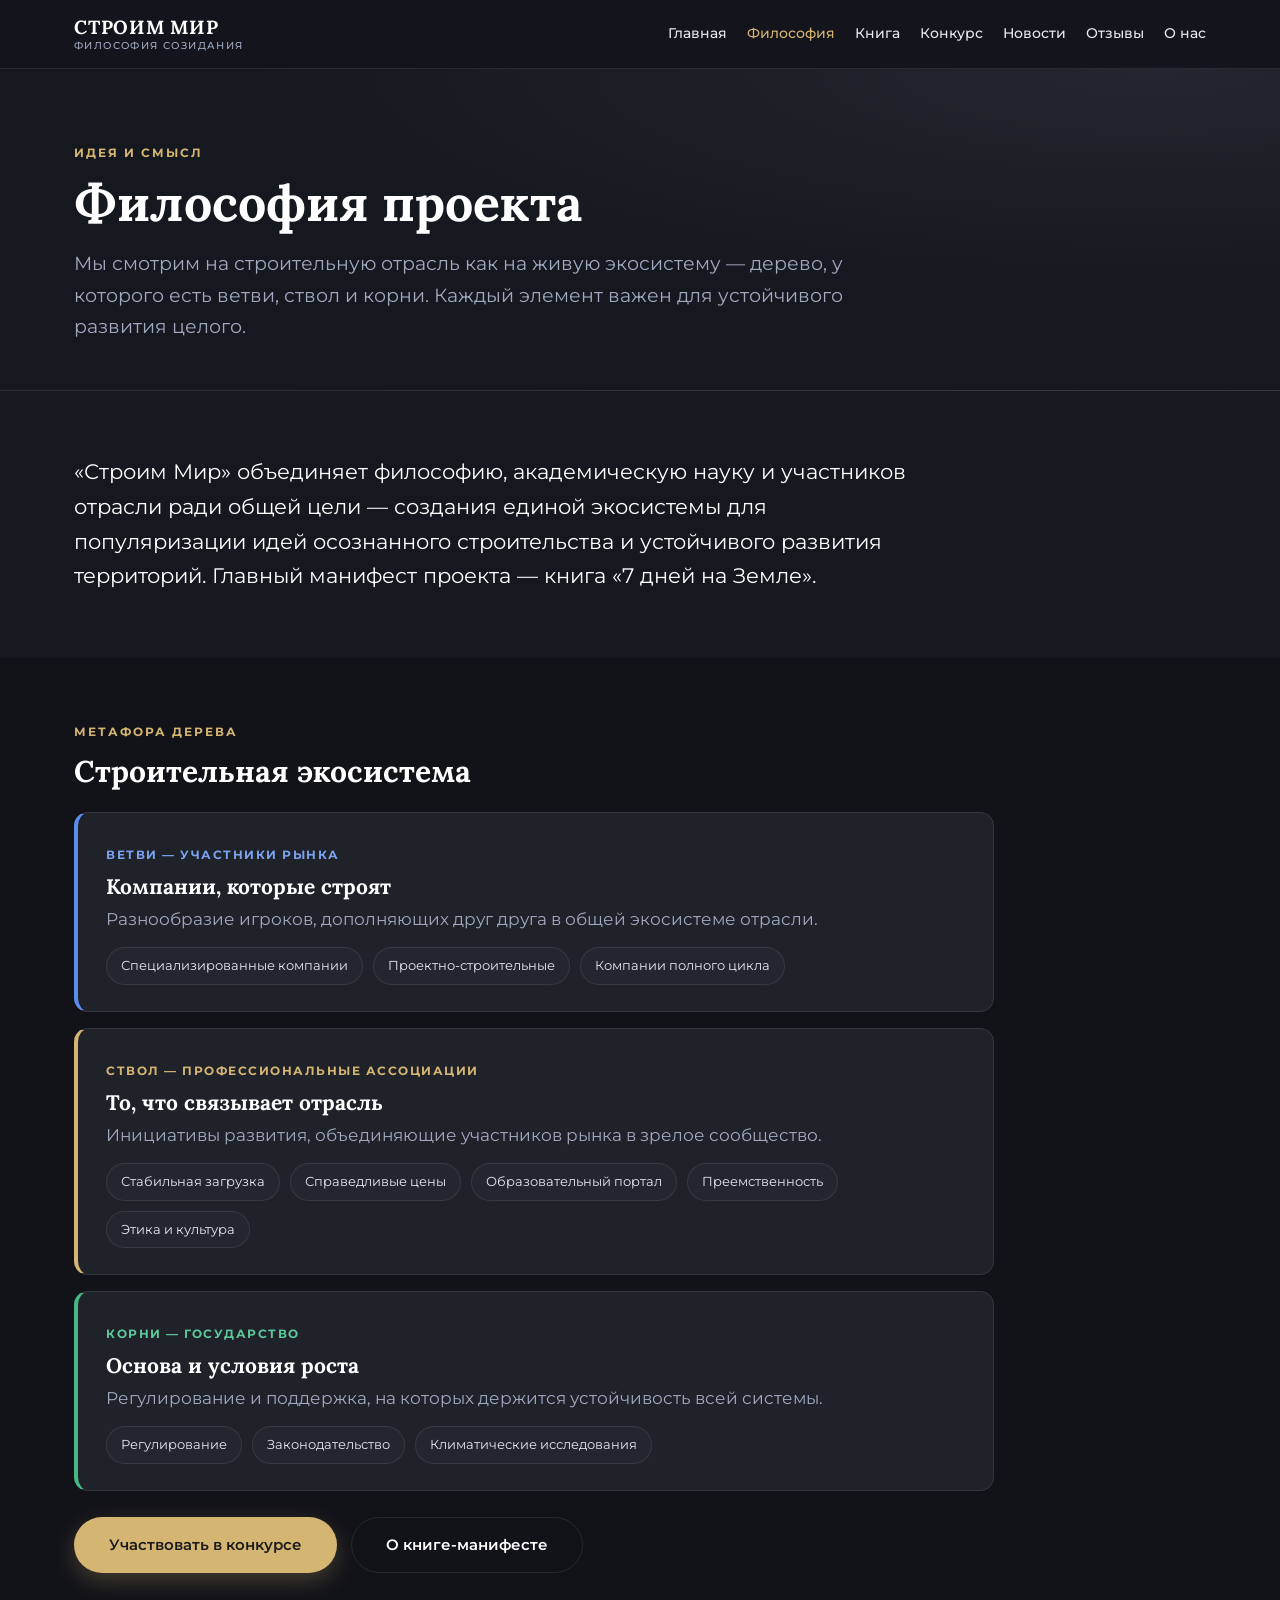
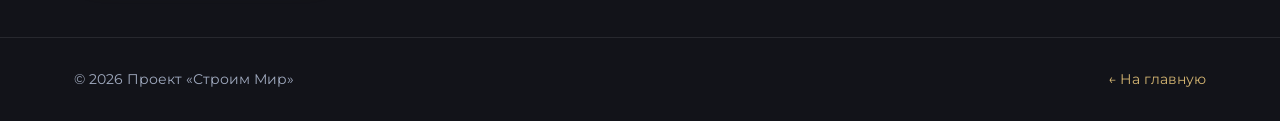
==== filosofiya.html @ d81f95bd "Отдельные страницы разделов (Философия/Книга/Конкурс/Новости/Отзывы/О нас) + связка с лендингом - pa" ====
<!DOCTYPE html>
<html lang="ru">
<head>
  <meta charset="utf-8">
  <meta name="viewport" content="width=device-width, initial-scale=1">
  <title>Философия проекта | Строим Мир</title>
  <meta name="description" content="Философия проекта «Строим Мир»: строительная отрасль как живая экосистема — ветви (компании), ствол (профессиональные ассоциации) и корни (государство).">
  <link rel="icon" href="data:image/svg+xml,%3Csvg xmlns='http://www.w3.org/2000/svg' viewBox='0 0 32 32'%3E%3Crect width='32' height='32' rx='7' fill='%231A1C23'/%3E%3Ccircle cx='16' cy='16' r='7' fill='none' stroke='%23D4B572' stroke-width='2'/%3E%3Ccircle cx='16' cy='16' r='2.5' fill='%23D4B572'/%3E%3C/svg%3E">
  <link rel="stylesheet" href="pages.css">
</head>
<body>
  <header class="ph-header"><div class="ph-wrap">
    <a class="ph-brand" href="index.html">СТРОИМ&nbsp;МИР<small>Философия созидания</small></a>
    <nav class="ph-nav"><a href="index.html">Главная</a><a href="filosofiya.html" class="active">Философия</a><a href="kniga.html">Книга</a><a href="konkurs.html">Конкурс</a><a href="novosti.html">Новости</a><a href="otzyvy.html">Отзывы</a><a href="o-nas.html">О нас</a></nav>
  </div></header>

  <section class="ph-hero"><div class="ph-wrap">
    <div class="pre-title">Идея и смысл</div>
    <h1>Философия проекта</h1>
    <p>Мы смотрим на строительную отрасль как на живую экосистему — дерево, у которого есть ветви, ствол и корни. Каждый элемент важен для устойчивого развития целого.</p>
  </div></section>

  <section class="ph-section"><div class="ph-wrap">
    <p class="lead">«Строим Мир» объединяет философию, академическую науку и участников отрасли ради общей цели — создания единой экосистемы для популяризации идей осознанного строительства и устойчивого развития территорий. Главный манифест проекта — книга «7 дней на Земле».</p>
  </div></section>

  <section class="ph-section alt"><div class="ph-wrap">
    <div class="pre-title">Метафора дерева</div>
    <h2 style="font-family:var(--serif);font-size:30px;color:#fff;margin-bottom:24px">Строительная экосистема</h2>
    <div class="tree">
      <div class="tree__row branches">
        <span class="tag">Ветви — участники рынка</span>
        <h3>Компании, которые строят</h3>
        <p>Разнообразие игроков, дополняющих друг друга в общей экосистеме отрасли.</p>
        <div class="chips"><span>Специализированные компании</span><span>Проектно-строительные</span><span>Компании полного цикла</span></div>
      </div>
      <div class="tree__row trunk">
        <span class="tag">Ствол — профессиональные ассоциации</span>
        <h3>То, что связывает отрасль</h3>
        <p>Инициативы развития, объединяющие участников рынка в зрелое сообщество.</p>
        <div class="chips"><span>Стабильная загрузка</span><span>Справедливые цены</span><span>Образовательный портал</span><span>Преемственность</span><span>Этика и культура</span></div>
      </div>
      <div class="tree__row roots">
        <span class="tag">Корни — государство</span>
        <h3>Основа и условия роста</h3>
        <p>Регулирование и поддержка, на которых держится устойчивость всей системы.</p>
        <div class="chips"><span>Регулирование</span><span>Законодательство</span><span>Климатические исследования</span></div>
      </div>
    </div>
    <div class="btn-row"><a class="btn btn--gold" href="konkurs.html">Участвовать в конкурсе</a><a class="btn btn--ghost" href="kniga.html">О книге-манифесте</a></div>
  </div></section>

  <footer class="ph-footer"><div class="ph-wrap"><div>© 2026 Проект «Строим Мир»</div><a href="index.html">← На главную</a></div></footer>
</body>
</html>
---- pages.css ----
/* Отдельные страницы разделов — в стиле лендинга «Строим Мир» */
@import url('https://fonts.googleapis.com/css2?family=Lora:ital,wght@0,400;0,600;0,700;1,400&family=Montserrat:wght@400;500;600;700;800&display=swap');

:root{
  --bg:#16181F; --surface:#1F2229; --surface-2:#23262E;
  --gold:#D4B572; --gold-d:#c2a159;
  --text:#E7E9EE; --muted:#A0AABF; --line:rgba(255,255,255,.09);
  --serif:'Lora',Georgia,serif; --sans:'Montserrat',-apple-system,Segoe UI,Roboto,sans-serif;
  --wrap:1180px;
}
*{box-sizing:border-box;margin:0;padding:0}
html{scroll-behavior:smooth}
body{font-family:var(--sans);background:var(--bg);color:var(--text);line-height:1.65;font-size:17px}
img{max-width:100%;display:block}
a{color:var(--gold);text-decoration:none;transition:.2s}
h1,h2,h3{font-family:var(--serif);font-weight:700;line-height:1.15;color:#fff}
.ph-wrap{max-width:var(--wrap);margin:0 auto;padding:0 24px}
.pre-title{color:var(--gold);font-size:12px;font-weight:700;letter-spacing:2px;text-transform:uppercase;margin-bottom:12px}

/* Шапка */
.ph-header{position:sticky;top:0;z-index:50;background:rgba(20,22,28,.86);backdrop-filter:blur(12px);border-bottom:1px solid var(--line)}
.ph-header .ph-wrap{display:flex;align-items:center;gap:22px;height:68px}
.ph-brand{font-family:var(--serif);font-weight:700;font-size:19px;color:#fff;letter-spacing:.04em;display:flex;flex-direction:column;line-height:1}
.ph-brand small{font-family:var(--sans);font-weight:500;font-size:10px;letter-spacing:.14em;text-transform:uppercase;color:var(--muted);margin-top:4px}
.ph-nav{margin-left:auto;display:flex;gap:20px;flex-wrap:wrap}
.ph-nav a{color:var(--text);font-size:14px;font-weight:500}
.ph-nav a:hover,.ph-nav a.active{color:var(--gold)}

/* Геро страницы */
.ph-hero{padding:74px 0 48px;border-bottom:1px solid var(--line);background:radial-gradient(120% 120% at 90% 0%,#23262E 0,#16181F 60%)}
.ph-hero h1{font-size:clamp(32px,5vw,50px)}
.ph-hero p{color:var(--muted);margin-top:16px;font-size:19px;max-width:780px}

/* Контент */
.ph-section{padding:64px 0}
.ph-section.alt{background:#121319}
.prose{max-width:820px}
.prose h2{font-size:30px;margin:34px 0 14px;color:#fff}
.prose h2:first-child{margin-top:0}
.prose p{margin:14px 0;color:var(--text)}
.prose ul{margin:14px 0 14px 4px;list-style:none}
.prose ul li{position:relative;padding-left:28px;margin:10px 0;color:var(--text)}
.prose ul li::before{content:'';position:absolute;left:4px;top:11px;width:8px;height:8px;border-radius:50%;background:var(--gold)}
.prose b{color:#fff}
.lead{font-size:21px;color:#fff;max-width:860px}
.note{background:rgba(212,181,114,.08);border:1px solid rgba(212,181,114,.3);border-left:4px solid var(--gold);border-radius:10px;padding:16px 20px;color:#d8c9a3;font-size:15px;margin-top:18px}

/* Кнопки */
.btn{display:inline-flex;align-items:center;gap:8px;font-family:var(--sans);font-weight:600;font-size:15px;padding:15px 34px;border-radius:30px;border:1.5px solid transparent;cursor:pointer;transition:.25s}
.btn--gold{background:var(--gold);color:#1b1b1b;box-shadow:0 8px 22px rgba(212,181,114,.25)}
.btn--gold:hover{background:var(--gold-d);transform:translateY(-2px)}
.btn--ghost{border-color:var(--line);color:#fff}
.btn--ghost:hover{border-color:var(--gold);color:var(--gold)}
.btn-row{display:flex;gap:14px;flex-wrap:wrap;margin-top:26px}

/* Дерево-экосистема */
.tree{display:grid;gap:16px;max-width:920px}
.tree__row{background:var(--surface);border:1px solid var(--line);border-radius:14px;padding:26px 28px;border-left:4px solid var(--gold)}
.tree__row .tag{font-size:12px;letter-spacing:1.5px;text-transform:uppercase;font-weight:700;color:var(--gold)}
.tree__row.branches{border-left-color:#5b8def}.tree__row.branches .tag{color:#7ba2f0}
.tree__row.roots{border-left-color:#46b883}.tree__row.roots .tag{color:#5ec79a}
.tree__row h3{font-size:21px;margin:8px 0 6px}
.tree__row p{color:var(--muted)}
.chips{display:flex;flex-wrap:wrap;gap:10px;margin-top:14px}
.chips span{font-size:13px;background:var(--surface-2);border:1px solid var(--line);border-radius:30px;padding:7px 14px;color:var(--text)}

/* Карточки/гриды */
.grid-3{display:grid;grid-template-columns:repeat(3,1fr);gap:22px;margin-top:8px}
.grid-2{display:grid;grid-template-columns:repeat(2,1fr);gap:22px}
.card{background:var(--surface);border:1px solid var(--line);border-radius:14px;padding:28px}
.card h3{font-size:20px;margin-bottom:8px}
.card p{color:var(--muted);font-size:15px}
.card .step{font-family:var(--serif);font-size:34px;color:var(--gold);line-height:1}

/* Конкурс-баннер */
.prize{background:linear-gradient(135deg,#23262E,#16181F);border:1px solid rgba(212,181,114,.3);border-radius:18px;padding:38px;display:flex;flex-wrap:wrap;gap:28px;align-items:center;justify-content:space-between}
.prize .amount{font-family:var(--serif);font-size:clamp(34px,5vw,52px);color:var(--gold);line-height:1}
.prize .lbl{color:var(--muted);font-size:13px;letter-spacing:1px;text-transform:uppercase;margin-top:6px}
.meta-row{display:flex;flex-wrap:wrap;gap:26px;margin-top:22px}
.meta-row b{display:block;color:#fff;font-family:var(--serif);font-size:17px}
.meta-row span{color:var(--muted);font-size:14px}

/* Отзывы */
.review{background:var(--surface);border:1px solid var(--line);border-left:4px solid var(--gold);border-radius:8px;padding:30px 34px}
.review .q{font-family:var(--serif);font-size:16px;line-height:1.6;color:#F3F4F6}
.review .a{display:flex;align-items:center;gap:14px;margin-top:20px}
.review .av{width:52px;height:52px;border-radius:50%;background:var(--gold);color:#1b1b1b;display:flex;align-items:center;justify-content:center;font-weight:700;font-family:var(--serif);flex:none}
.review .a b{color:#fff;font-size:15px;display:block}
.review .a span{color:var(--muted);font-size:12px}

/* Новости */
.news{display:grid;grid-template-columns:repeat(3,1fr);gap:20px}
.news .item{background:var(--surface);border:1px solid var(--line);border-radius:12px;overflow:hidden}
.news .thumb{aspect-ratio:16/9;background:linear-gradient(135deg,#2a2d36,#16181F);position:relative}
.news .thumb span{position:absolute;left:14px;bottom:12px;font-size:11px;letter-spacing:1px;text-transform:uppercase;color:var(--gold)}
.news .b{padding:18px 20px}
.news .date{color:var(--muted);font-size:13px}
.news .b h3{font-size:17px;margin-top:6px}

/* Основатель */
.founder{display:grid;grid-template-columns:340px 1fr;gap:44px;align-items:center}
.founder img{width:100%;border-radius:18px;border:1px solid var(--line)}
.founder h2{font-size:clamp(26px,3.4vw,38px);color:#fff}
.founder .role{color:var(--gold);font-weight:600;margin:6px 0 16px}

/* Подвал */
.ph-footer{border-top:1px solid var(--line);padding:30px 0;background:#121319}
.ph-footer .ph-wrap{display:flex;justify-content:space-between;flex-wrap:wrap;gap:12px;color:var(--muted);font-size:14px}

@media(max-width:900px){
  .grid-3,.news{grid-template-columns:1fr}
  .grid-2{grid-template-columns:1fr}
  .founder{grid-template-columns:1fr;gap:24px}
  .founder img{max-width:300px}
  .ph-nav{display:none}
}
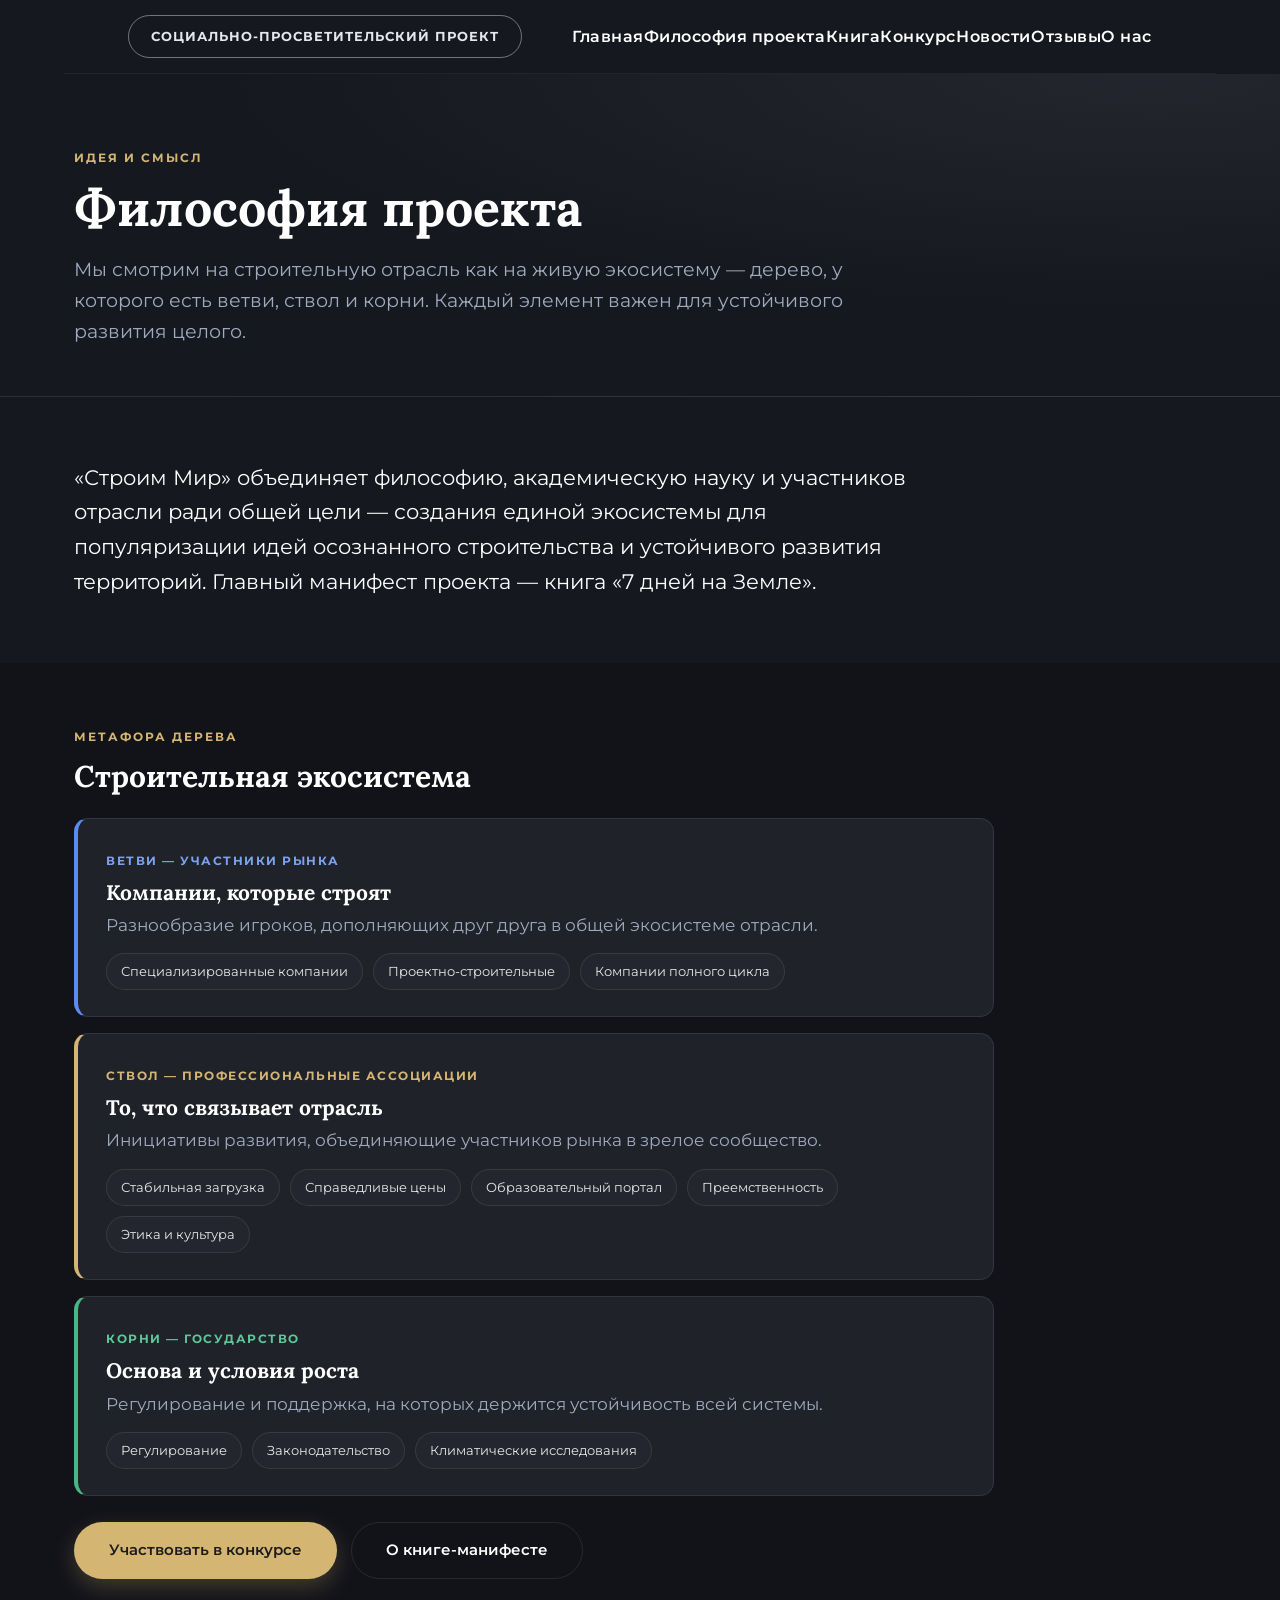
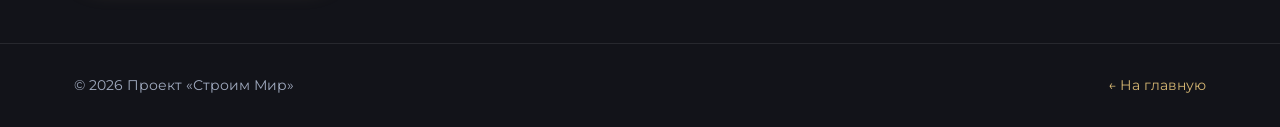
==== commit 43d0536c: "Единая шапка: меню главной ведёт на страницы; страницы-разделы получили шапку 1:1 как на главной - i" ====
--- a/filosofiya.html
+++ b/filosofiya.html
@@ -9,10 +9,18 @@
   <link rel="stylesheet" href="pages.css">
 </head>
 <body>
-  <header class="ph-header"><div class="ph-wrap">
-    <a class="ph-brand" href="index.html">СТРОИМ&nbsp;МИР<small>Философия созидания</small></a>
-    <nav class="ph-nav"><a href="index.html">Главная</a><a href="filosofiya.html" class="active">Философия</a><a href="kniga.html">Книга</a><a href="konkurs.html">Конкурс</a><a href="novosti.html">Новости</a><a href="otzyvy.html">Отзывы</a><a href="o-nas.html">О нас</a></nav>
-  </div></header>
+  <header class="header">
+    <div class="project-label">Социально-просветительский проект</div>
+    <nav class="nav-menu">
+      <a href="index.html" class="nav-link">Главная</a>
+      <a href="filosofiya.html" class="nav-link">Философия проекта</a>
+      <a href="kniga.html" class="nav-link">Книга</a>
+      <a href="konkurs.html" class="nav-link">Конкурс</a>
+      <a href="novosti.html" class="nav-link">Новости</a>
+      <a href="otzyvy.html" class="nav-link">Отзывы</a>
+      <a href="o-nas.html" class="nav-link">О нас</a>
+    </nav>
+  </header>
 
   <section class="ph-hero"><div class="ph-wrap">
     <div class="pre-title">Идея и смысл</div>
--- a/pages.css
+++ b/pages.css
@@ -114,3 +114,11 @@
   .founder img{max-width:300px}
   .ph-nav{display:none}
 }
+
+/* ===== Шапка как на главной странице (1:1) ===== */
+.header{position:relative;z-index:20;display:flex;align-items:center;padding:15px 5%;max-width:1600px;margin:0 auto;width:90%;border-bottom:1px solid rgba(255,255,255,0.05)}
+.project-label{border:1px solid rgba(255,255,255,0.4);border-radius:40px;padding:10px 22px;font-size:13px;text-transform:uppercase;letter-spacing:1px;font-weight:700;color:#E5E7EB;flex-shrink:0;margin-right:50px}
+.nav-menu{display:flex;justify-content:space-between;flex-grow:1;align-items:center}
+.nav-link{color:#FFFFFF;text-decoration:none;font-size:16px;font-weight:600;letter-spacing:.5px;transition:color .3s ease}
+.nav-link:hover{color:#D4B572}
+@media(max-width:900px){.header{flex-wrap:wrap;padding:14px 20px;width:100%}.project-label{margin-right:0;margin-bottom:12px}.nav-menu{flex-wrap:wrap;gap:14px;justify-content:flex-start}.nav-link{font-size:14px}}
